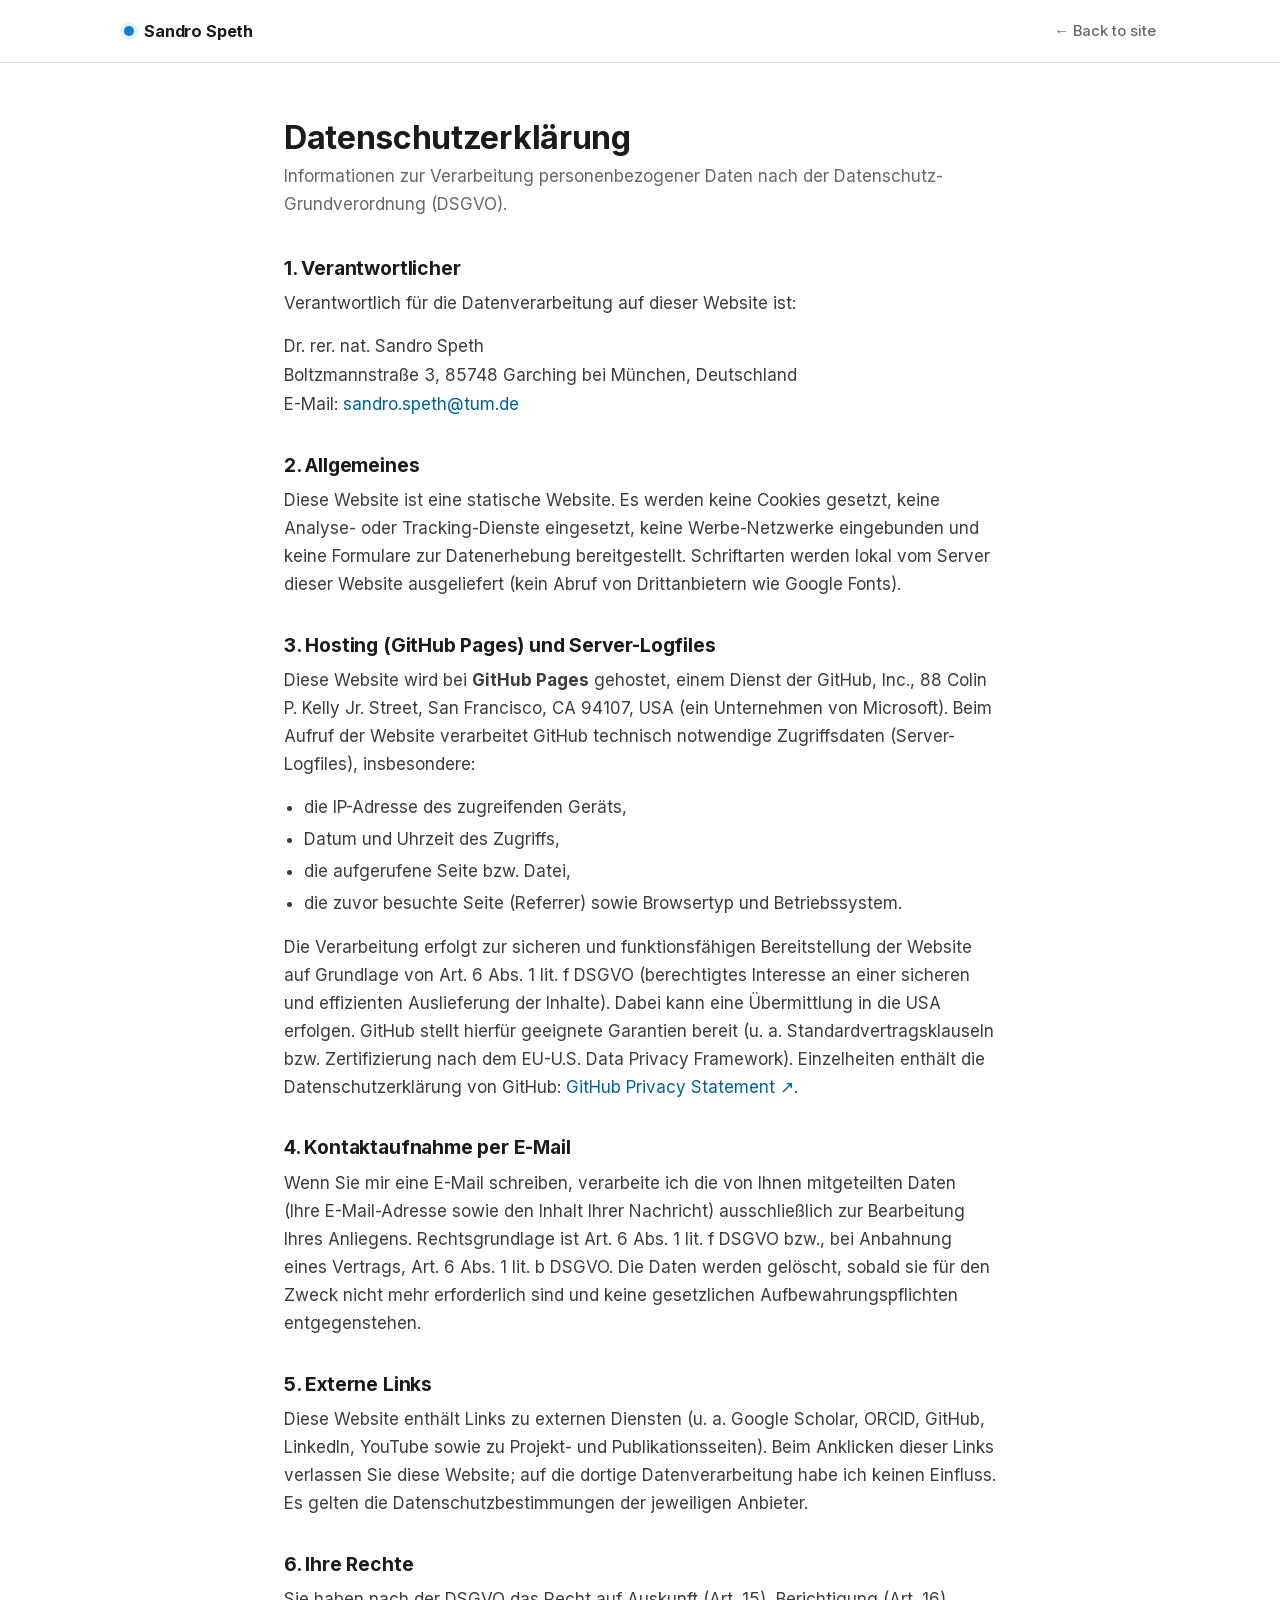
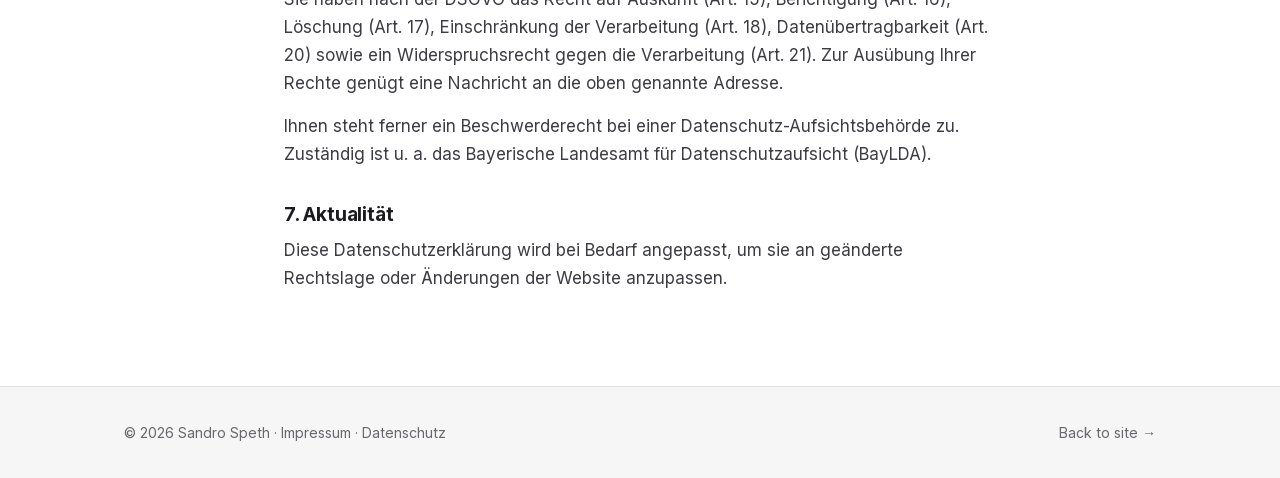
==== datenschutz.html @ 28c5924e "Self-host fonts; add Impressum and Datenschutz pages - Self-host Inter (400/500/600/700) and Newsrea" ====
<!DOCTYPE html>
<html lang="de">
<head>
  <meta charset="UTF-8" />
  <meta name="viewport" content="width=device-width, initial-scale=1.0" />
  <title>Datenschutzerklärung — Sandro Speth</title>
  <meta name="robots" content="noindex" />
  <link rel="icon" href="data:image/svg+xml,%3Csvg xmlns='http://www.w3.org/2000/svg' viewBox='0 0 32 32'%3E%3Crect width='32' height='32' rx='7' fill='%230083cc'/%3E%3Ctext x='16' y='22' font-family='Georgia,serif' font-size='17' font-weight='700' fill='white' text-anchor='middle'%3ESS%3C/text%3E%3C/svg%3E" />
  <link rel="stylesheet" href="assets/css/fonts.css" />
  <link rel="stylesheet" href="assets/css/style.css" />
  <script>
    (function () {
      var s = localStorage.getItem("theme");
      var d = window.matchMedia("(prefers-color-scheme: dark)").matches;
      document.documentElement.setAttribute("data-theme", s || (d ? "dark" : "light"));
    })();
  </script>
</head>
<body>
  <nav class="nav legal-nav">
    <div class="nav-inner">
      <a class="nav-brand" href="index.html"><span class="dot"></span>Sandro Speth</a>
      <a class="back" href="index.html">← Back to site</a>
    </div>
  </nav>

  <main class="legal">
    <h1>Datenschutzerklärung</h1>
    <p class="lead">Informationen zur Verarbeitung personenbezogener Daten nach der
      Datenschutz-Grundverordnung (DSGVO).</p>

    <h2>1. Verantwortlicher</h2>
    <p>Verantwortlich für die Datenverarbeitung auf dieser Website ist:</p>
    <address>
      Dr. rer. nat. Sandro Speth<br />
      Boltzmannstraße 3, 85748 Garching bei München, Deutschland<br />
      E-Mail:
      <a class="js-email" data-u="sandro.speth" data-d="tum.de" href="#" rel="nofollow"><span class="email-text">sandro.speth(at)tum.de</span></a>
    </address>

    <h2>2. Allgemeines</h2>
    <p>Diese Website ist eine statische Website. Es werden keine Cookies gesetzt, keine
      Analyse- oder Tracking-Dienste eingesetzt, keine Werbe-Netzwerke eingebunden und
      keine Formulare zur Datenerhebung bereitgestellt. Schriftarten werden lokal vom
      Server dieser Website ausgeliefert (kein Abruf von Drittanbietern wie Google Fonts).</p>

    <h2>3. Hosting (GitHub Pages) und Server-Logfiles</h2>
    <p>Diese Website wird bei <strong>GitHub Pages</strong> gehostet, einem Dienst der
      GitHub, Inc., 88 Colin P. Kelly Jr. Street, San Francisco, CA 94107, USA
      (ein Unternehmen von Microsoft). Beim Aufruf der Website verarbeitet GitHub
      technisch notwendige Zugriffsdaten (Server-Logfiles), insbesondere:</p>
    <ul>
      <li>die IP-Adresse des zugreifenden Geräts,</li>
      <li>Datum und Uhrzeit des Zugriffs,</li>
      <li>die aufgerufene Seite bzw. Datei,</li>
      <li>die zuvor besuchte Seite (Referrer) sowie Browsertyp und Betriebssystem.</li>
    </ul>
    <p>Die Verarbeitung erfolgt zur sicheren und funktionsfähigen Bereitstellung der
      Website auf Grundlage von Art. 6 Abs. 1 lit. f DSGVO (berechtigtes Interesse an
      einer sicheren und effizienten Auslieferung der Inhalte). Dabei kann eine
      Übermittlung in die USA erfolgen. GitHub stellt hierfür geeignete Garantien bereit
      (u. a. Standardvertragsklauseln bzw. Zertifizierung nach dem EU-U.S. Data Privacy
      Framework). Einzelheiten enthält die Datenschutzerklärung von GitHub:
      <a href="https://docs.github.com/en/site-policy/privacy-policies/github-general-privacy-statement" target="_blank" rel="noopener">GitHub Privacy Statement ↗</a>.</p>

    <h2>4. Kontaktaufnahme per E-Mail</h2>
    <p>Wenn Sie mir eine E-Mail schreiben, verarbeite ich die von Ihnen mitgeteilten Daten
      (Ihre E-Mail-Adresse sowie den Inhalt Ihrer Nachricht) ausschließlich zur
      Bearbeitung Ihres Anliegens. Rechtsgrundlage ist Art. 6 Abs. 1 lit. f DSGVO bzw.,
      bei Anbahnung eines Vertrags, Art. 6 Abs. 1 lit. b DSGVO. Die Daten werden gelöscht,
      sobald sie für den Zweck nicht mehr erforderlich sind und keine gesetzlichen
      Aufbewahrungspflichten entgegenstehen.</p>

    <h2>5. Externe Links</h2>
    <p>Diese Website enthält Links zu externen Diensten (u. a. Google Scholar, ORCID,
      GitHub, LinkedIn, YouTube sowie zu Projekt- und Publikationsseiten). Beim Anklicken
      dieser Links verlassen Sie diese Website; auf die dortige Datenverarbeitung habe ich
      keinen Einfluss. Es gelten die Datenschutzbestimmungen der jeweiligen Anbieter.</p>

    <h2>6. Ihre Rechte</h2>
    <p>Sie haben nach der DSGVO das Recht auf Auskunft (Art. 15), Berichtigung (Art. 16),
      Löschung (Art. 17), Einschränkung der Verarbeitung (Art. 18), Datenübertragbarkeit
      (Art. 20) sowie ein Widerspruchsrecht gegen die Verarbeitung (Art. 21). Zur
      Ausübung Ihrer Rechte genügt eine Nachricht an die oben genannte Adresse.</p>
    <p>Ihnen steht ferner ein Beschwerderecht bei einer Datenschutz-Aufsichtsbehörde zu.
      Zuständig ist u. a. das Bayerische Landesamt für Datenschutzaufsicht (BayLDA).</p>

    <h2>7. Aktualität</h2>
    <p>Diese Datenschutzerklärung wird bei Bedarf angepasst, um sie an geänderte
      Rechtslage oder Änderungen der Website anzupassen.</p>
  </main>

  <footer>
    <div class="wrap footer-inner">
      <div>© <span id="footer-year">2026</span> Sandro Speth ·
        <a href="impressum.html">Impressum</a> ·
        <a href="datenschutz.html">Datenschutz</a></div>
      <div><a href="index.html">Back to site →</a></div>
    </div>
  </footer>

  <script>
    document.querySelectorAll("a.js-email").forEach(function (a) {
      var u = a.getAttribute("data-u"), d = a.getAttribute("data-d");
      if (!u || !d) return;
      var addr = u + "@" + d;
      a.setAttribute("href", "mailto:" + addr);
      var t = a.querySelector(".email-text");
      if (t) t.textContent = addr;
      a.removeAttribute("data-u"); a.removeAttribute("data-d");
    });
    document.getElementById("footer-year").textContent = new Date().getFullYear();
  </script>
</body>
</html>
---- assets/css/fonts.css ----
/* Self-hosted fonts — no external (Google) requests, GDPR-friendly.
   latin subset only; regenerate via the script in commit history. */

/* Inter 400 normal */
@font-face {
  font-family: 'Inter';
  font-style: normal;
  font-weight: 400;
  font-display: swap;
  src: url(../fonts/inter-400-normal-latin.woff2) format('woff2');
  unicode-range: U+0000-00FF, U+0131, U+0152-0153, U+02BB-02BC, U+02C6, U+02DA, U+02DC, U+0304, U+0308, U+0329, U+2000-206F, U+20AC, U+2122, U+2191, U+2193, U+2212, U+2215, U+FEFF, U+FFFD;
}

/* Inter 500 normal */
@font-face {
  font-family: 'Inter';
  font-style: normal;
  font-weight: 500;
  font-display: swap;
  src: url(../fonts/inter-500-normal-latin.woff2) format('woff2');
  unicode-range: U+0000-00FF, U+0131, U+0152-0153, U+02BB-02BC, U+02C6, U+02DA, U+02DC, U+0304, U+0308, U+0329, U+2000-206F, U+20AC, U+2122, U+2191, U+2193, U+2212, U+2215, U+FEFF, U+FFFD;
}

/* Inter 600 normal */
@font-face {
  font-family: 'Inter';
  font-style: normal;
  font-weight: 600;
  font-display: swap;
  src: url(../fonts/inter-600-normal-latin.woff2) format('woff2');
  unicode-range: U+0000-00FF, U+0131, U+0152-0153, U+02BB-02BC, U+02C6, U+02DA, U+02DC, U+0304, U+0308, U+0329, U+2000-206F, U+20AC, U+2122, U+2191, U+2193, U+2212, U+2215, U+FEFF, U+FFFD;
}

/* Inter 700 normal */
@font-face {
  font-family: 'Inter';
  font-style: normal;
  font-weight: 700;
  font-display: swap;
  src: url(../fonts/inter-700-normal-latin.woff2) format('woff2');
  unicode-range: U+0000-00FF, U+0131, U+0152-0153, U+02BB-02BC, U+02C6, U+02DA, U+02DC, U+0304, U+0308, U+0329, U+2000-206F, U+20AC, U+2122, U+2191, U+2193, U+2212, U+2215, U+FEFF, U+FFFD;
}

/* Newsreader 600 normal */
@font-face {
  font-family: 'Newsreader';
  font-style: normal;
  font-weight: 600;
  font-display: swap;
  src: url(../fonts/newsreader-600-normal-latin.woff2) format('woff2');
  unicode-range: U+0000-00FF, U+0131, U+0152-0153, U+02BB-02BC, U+02C6, U+02DA, U+02DC, U+0304, U+0308, U+0329, U+2000-206F, U+20AC, U+2122, U+2191, U+2193, U+2212, U+2215, U+FEFF, U+FFFD;
}
---- assets/css/style.css ----
/* =========================================================================
   Sandro Speth — personal academic website
   Design system + layout. No build step, no external dependencies.
   ========================================================================= */

/* ---- Design tokens ---------------------------------------------------- */
:root {
  /* Gropius blue: vivid #0083cc for graphics/buttons, #00639b for accessible text */
  --accent: #0083cc;
  --accent-strong: #00639b;
  --accent-soft: rgba(0, 131, 204, 0.10);
  --accent-ring: rgba(0, 131, 204, 0.28);

  --bg: #ffffff;
  --bg-alt: #f6f6f7;
  --surface: #ffffff;
  --surface-2: #ececee;
  --text: #3c3c43;
  --text-muted: #67676c;
  --heading: #1b1b1f;
  --border: #e2e2e3;
  --shadow: 0 1px 2px rgba(16, 24, 40, 0.04), 0 8px 24px rgba(16, 24, 40, 0.06);
  --shadow-sm: 0 1px 2px rgba(16, 24, 40, 0.05);

  --maxw: 1080px;
  --radius: 14px;
  --radius-sm: 9px;

  --font-sans: "Inter", -apple-system, BlinkMacSystemFont, "Segoe UI", Roboto,
    Helvetica, Arial, sans-serif;
  --font-serif: "Newsreader", Georgia, "Times New Roman", serif;
}

:root[data-theme="dark"] {
  /* Gropius dark: bright sky-blue accent on near-black surfaces */
  --accent: #7cd0ff;
  --accent-strong: #9bdbff;
  --accent-soft: rgba(0, 131, 204, 0.24);
  --accent-ring: rgba(124, 208, 255, 0.30);

  --bg: #1b1b1f;
  --bg-alt: #161618;
  --surface: #202127;
  --surface-2: #2a2a31;
  --text: #dfdfd6;
  --text-muted: #98989f;
  --heading: #f4f4ee;
  --border: #3c3f44;
  --shadow: 0 1px 2px rgba(0, 0, 0, 0.32), 0 12px 32px rgba(0, 0, 0, 0.44);
  --shadow-sm: 0 1px 2px rgba(0, 0, 0, 0.36);
}

* { box-sizing: border-box; }

html { scroll-behavior: smooth; scroll-padding-top: 84px; }

@media (prefers-reduced-motion: reduce) {
  html { scroll-behavior: auto; }
  * { animation: none !important; transition: none !important; }
}

body {
  margin: 0;
  font-family: var(--font-sans);
  font-size: 17px;
  line-height: 1.65;
  color: var(--text);
  background: var(--bg);
  -webkit-font-smoothing: antialiased;
  text-rendering: optimizeLegibility;
}

/* ---- Typography ------------------------------------------------------- */
h1, h2, h3, h4 { color: var(--heading); line-height: 1.2; font-weight: 650; }
h2 { font-size: 1.7rem; letter-spacing: -0.01em; margin: 0 0 0.4rem; }
h3 { font-size: 1.15rem; margin: 0 0 0.3rem; }
p { margin: 0 0 1rem; }
a { color: var(--accent-strong); text-decoration: none; }
a:hover { text-decoration: underline; }

.section-eyebrow {
  display: inline-block;
  font-size: 0.78rem;
  font-weight: 650;
  letter-spacing: 0.09em;
  text-transform: uppercase;
  color: var(--accent-strong);
  margin-bottom: 0.6rem;
}

/* ---- Layout ----------------------------------------------------------- */
.wrap { width: 100%; max-width: var(--maxw); margin: 0 auto; padding: 0 24px; }

section { padding: 74px 0; border-top: 1px solid var(--border); }
section:first-of-type { border-top: none; }
.section-head { margin-bottom: 2.2rem; max-width: 640px; }
.section-head p { color: var(--text-muted); margin: 0; }

.alt-bg { background: var(--bg-alt); }

/* ---- Navigation ------------------------------------------------------- */
.nav {
  position: sticky; top: 0; z-index: 50;
  backdrop-filter: saturate(1.4) blur(12px);
  background: color-mix(in srgb, var(--bg) 82%, transparent);
  border-bottom: 1px solid var(--border);
}
.nav-inner {
  max-width: var(--maxw); margin: 0 auto; padding: 0 24px;
  height: 62px; display: flex; align-items: center; gap: 20px;
}
.nav-brand {
  font-weight: 700; color: var(--heading); font-size: 1.02rem;
  letter-spacing: -0.01em; margin-right: auto; display: flex; align-items: center; gap: 10px;
}
.nav-brand .dot { width: 10px; height: 10px; border-radius: 50%;
  background: var(--accent); box-shadow: 0 0 0 4px var(--accent-soft); }
.nav-links { display: flex; gap: 4px; align-items: center; }
.nav-links a {
  color: var(--text-muted); font-size: 0.93rem; font-weight: 500;
  padding: 8px 12px; border-radius: 8px; transition: color .15s, background .15s;
}
.nav-links a:hover { color: var(--heading); background: var(--surface-2); text-decoration: none; }
.theme-toggle {
  border: 1px solid var(--border); background: var(--surface);
  color: var(--text-muted); width: 38px; height: 38px; border-radius: 9px;
  cursor: pointer; display: grid; place-items: center; transition: all .15s;
}
.theme-toggle:hover { color: var(--heading); border-color: var(--accent-ring); }
.theme-toggle svg { width: 18px; height: 18px; }
.nav-burger { display: none; border: 1px solid var(--border); background: var(--surface);
  color: var(--heading); width: 38px; height: 38px; border-radius: 9px; cursor: pointer; }

/* ---- Hero ------------------------------------------------------------- */
.hero { padding: 68px 0 60px; border-top: none; }
.hero-grid {
  display: grid; grid-template-columns: 1fr 300px; gap: 56px; align-items: center;
}
.hero h1 {
  font-size: 2.9rem; letter-spacing: -0.02em; margin: 0 0 0.5rem; font-weight: 700;
}
.hero .role { font-size: 1.2rem; color: var(--text); margin: 0 0 0.2rem; font-weight: 550; }
.hero .affil { color: var(--text-muted); margin: 0 0 1.4rem; }
.hero .lead { font-size: 1.06rem; color: var(--text-muted); max-width: 52ch; margin-bottom: 1.6rem; }
.hero .lead strong { color: var(--text); font-weight: 600; }

.tag-row { display: flex; flex-wrap: wrap; gap: 8px; margin-bottom: 1.7rem; }
.pill {
  font-size: 0.82rem; font-weight: 550; color: var(--accent-strong);
  background: var(--accent-soft); border: 1px solid var(--accent-ring);
  padding: 4px 12px; border-radius: 999px;
}

.hero-photo {
  position: relative; width: 100%; aspect-ratio: 1; border-radius: 20px;
  overflow: hidden; box-shadow: var(--shadow); border: 1px solid var(--border);
}
.hero-photo img { width: 100%; height: 100%; object-fit: cover; display: block; }
.hero-photo::after {
  content: ""; position: absolute; inset: 0;
  box-shadow: inset 0 0 0 1px rgba(255,255,255,0.06);
  border-radius: 20px; pointer-events: none;
}

/* ---- Social links ----------------------------------------------------- */
.socials { display: flex; flex-wrap: wrap; gap: 8px; }
.socials a {
  display: inline-flex; align-items: center; gap: 7px;
  font-size: 0.86rem; font-weight: 500; color: var(--text-muted);
  border: 1px solid var(--border); background: var(--surface);
  padding: 7px 13px; border-radius: 9px; transition: all .15s;
}
.socials a:hover { color: var(--heading); border-color: var(--accent-ring);
  background: var(--accent-soft); text-decoration: none; transform: translateY(-1px); }
.socials svg { width: 16px; height: 16px; flex: none; }

/* ---- Stat strip ------------------------------------------------------- */
.stats {
  display: grid; grid-template-columns: repeat(5, 1fr); gap: 16px;
  margin-top: 46px;
}
/* Below wide desktop, wrap the stat tiles to a 2-col grid (doctorate full-width) */
@media (max-width: 1000px) {
  .stats { grid-template-columns: repeat(2, 1fr); }
  .stat.stat-text { grid-column: 1 / -1; }
}
.stat {
  background: var(--surface); border: 1px solid var(--border);
  border-radius: var(--radius); padding: 22px 20px; box-shadow: var(--shadow-sm);
}
.stat .num { font-size: 2rem; font-weight: 700; color: var(--heading); letter-spacing: -0.02em; }
.stat .num span { font-size: 1rem; color: var(--accent-strong); vertical-align: super; }
.stat .label { font-size: 0.85rem; color: var(--text-muted); margin-top: 2px; }
.stat .label em { font-style: italic; color: var(--accent-strong); font-weight: 600; }
.stat .sub { font-size: 0.74rem; color: var(--text-muted); opacity: .8; margin-top: 6px; }
.stat .sub a { font-weight: 600; }
.stat.stat-text .num { font-size: 1.35rem; line-height: 1.25; margin-bottom: 2px; }

/* ---- Cards / research ------------------------------------------------- */
.card-grid { display: grid; grid-template-columns: repeat(2, 1fr); gap: 20px; }
.card {
  background: var(--surface); border: 1px solid var(--border);
  border-radius: var(--radius); padding: 26px 26px 24px; box-shadow: var(--shadow-sm);
  transition: border-color .15s, transform .15s, box-shadow .15s;
}
.card:hover { border-color: var(--accent-ring); transform: translateY(-2px); box-shadow: var(--shadow); }
.card .ico {
  width: 42px; height: 42px; border-radius: 11px; display: grid; place-items: center;
  background: var(--accent-soft); color: var(--accent); margin-bottom: 14px;
}
.card .ico svg { width: 22px; height: 22px; }
.card p { color: var(--text-muted); margin: 0; font-size: 0.96rem; }

/* ---- News ------------------------------------------------------------- */
.news-list { display: flex; flex-direction: column; gap: 2px; max-width: 780px; }
.news-item {
  display: grid; grid-template-columns: 130px 1fr; gap: 20px;
  padding: 18px 0; border-bottom: 1px solid var(--border);
}
.news-item:last-child { border-bottom: none; }
.news-date { color: var(--accent-strong); font-weight: 600; font-size: 0.86rem; padding-top: 2px; }
.news-body { color: var(--text); font-size: 0.98rem; }
.news-body .tag {
  display: inline-block; font-size: 0.72rem; font-weight: 600; text-transform: uppercase;
  letter-spacing: 0.05em; color: var(--text-muted); background: var(--surface-2);
  border: 1px solid var(--border); padding: 1px 8px; border-radius: 6px; margin-right: 8px;
}

/* ---- Publications ----------------------------------------------------- */
.pub-toolbar {
  display: flex; flex-wrap: wrap; gap: 10px; align-items: center;
  margin-bottom: 26px;
}
.pub-search {
  flex: 1; min-width: 220px; position: relative;
}
.pub-search input {
  width: 100%; padding: 10px 14px 10px 38px; font-size: 0.92rem; font-family: inherit;
  color: var(--text); background: var(--surface); border: 1px solid var(--border);
  border-radius: 10px; transition: border-color .15s;
}
.pub-search input:focus { outline: none; border-color: var(--accent); box-shadow: 0 0 0 3px var(--accent-soft); }
.pub-search svg { position: absolute; left: 12px; top: 50%; transform: translateY(-50%);
  width: 16px; height: 16px; color: var(--text-muted); }

.filters { display: flex; flex-wrap: wrap; gap: 7px; }
.filter-btn {
  font-size: 0.83rem; font-weight: 500; font-family: inherit; cursor: pointer;
  color: var(--text-muted); background: var(--surface); border: 1px solid var(--border);
  padding: 7px 13px; border-radius: 999px; transition: all .15s;
}
.filter-btn:hover { color: var(--heading); border-color: var(--accent-ring); }
.filter-btn.active { color: #fff; background: var(--accent); border-color: var(--accent); }
:root[data-theme="dark"] .filter-btn.active { color: #1b1b1f; }

.pub-year-group { margin-bottom: 30px; }
.pub-year {
  font-family: var(--font-serif); font-size: 1.5rem; font-weight: 600; color: var(--heading);
  padding-bottom: 8px; margin-bottom: 12px; border-bottom: 2px solid var(--border);
}
.pub {
  display: flex; gap: 16px; padding: 15px 0; border-bottom: 1px solid var(--border);
}
.pub:last-child { border-bottom: none; }
.pub-mark {
  flex: none; width: 4px; border-radius: 3px; background: var(--border);
}
.pub.is-first .pub-mark { background: var(--accent); }
.pub-content { flex: 1; }
.pub-title { font-weight: 600; color: var(--heading); font-size: 1rem; line-height: 1.4; }
.pub-authors { font-size: 0.9rem; color: var(--text-muted); margin-top: 3px; }
.pub-authors strong { color: var(--text); font-weight: 650; }
.pub-meta { font-size: 0.86rem; color: var(--text-muted); margin-top: 5px; display: flex;
  flex-wrap: wrap; gap: 8px; align-items: center; }
.pub-venue { font-style: italic; }
.badge {
  font-size: 0.68rem; font-weight: 650; text-transform: uppercase; letter-spacing: 0.04em;
  padding: 1px 7px; border-radius: 5px; border: 1px solid var(--border); color: var(--text-muted);
}
.badge.journal { color: var(--accent-strong); border-color: var(--accent-ring); background: var(--accent-soft); }
.badge.first { color: #b26a00; border-color: rgba(178,106,0,.3); background: rgba(178,106,0,.08); }
:root[data-theme="dark"] .badge.first { color: #f0b866; border-color: rgba(240,184,102,.3); background: rgba(240,184,102,.10); }
.badge.note { color: #a3423b; border-color: rgba(163,66,59,.3); background: rgba(163,66,59,.07); }
:root[data-theme="dark"] .badge.note { color: #ef9a94; }
.pub-links a { font-size: 0.85rem; font-weight: 550; }
.pub-empty { color: var(--text-muted); padding: 30px 0; text-align: center; }

/* BibTeX toggle + panel */
.bib-btn {
  font-family: inherit; font-size: 0.85rem; font-weight: 550; cursor: pointer;
  color: var(--accent-strong); background: none; border: none; padding: 0;
}
.bib-btn:hover { text-decoration: underline; }
.bib-btn.active { color: var(--heading); }
.bibtex-box { margin-top: 12px; }
.bibtex-box pre {
  margin: 0; padding: 14px 16px; background: var(--surface-2);
  border: 1px solid var(--border); border-radius: var(--radius-sm);
  font-family: "SFMono-Regular", ui-monospace, Menlo, Consolas, monospace;
  font-size: 0.8rem; line-height: 1.55; color: var(--text);
  overflow-x: auto; white-space: pre;
}
.bibtex-actions { display: flex; gap: 8px; margin-top: 8px; }
.mini-btn {
  font-family: inherit; font-size: 0.78rem; font-weight: 550; cursor: pointer;
  color: var(--text-muted); background: var(--surface); border: 1px solid var(--border);
  padding: 5px 12px; border-radius: 7px; transition: all .15s; text-decoration: none;
}
.mini-btn:hover { color: var(--heading); border-color: var(--accent-ring);
  background: var(--accent-soft); text-decoration: none; }

/* ---- Teaching / service lists ---------------------------------------- */
.two-col { display: grid; grid-template-columns: 1fr 1fr; gap: 44px; }
.list-block h3 { margin-bottom: 14px; }
.tick-list { list-style: none; padding: 0; margin: 0; }
.tick-list li {
  position: relative; padding: 7px 0 7px 26px; color: var(--text);
  font-size: 0.96rem; border-bottom: 1px solid var(--border);
}
.tick-list li:last-child { border-bottom: none; }
.tick-list li::before {
  content: ""; position: absolute; left: 4px; top: 15px; width: 7px; height: 7px;
  border-radius: 50%; background: var(--accent);
}
.tick-list li .muted { color: var(--text-muted); font-size: 0.88rem; }

/* Timeline (experience & education) */
.timeline { display: flex; flex-direction: column; }
.tl-item {
  display: grid; grid-template-columns: 108px 1fr; gap: 16px;
  padding: 13px 0; border-bottom: 1px solid var(--border);
}
.tl-item:last-child { border-bottom: none; }
.tl-date { color: var(--accent-strong); font-weight: 600; font-size: 0.85rem; padding-top: 1px; }
.tl-role { color: var(--heading); font-weight: 600; font-size: 0.98rem; }
.tl-role em { font-style: italic; color: var(--accent-strong); font-weight: 600; }
.tl-place { color: var(--text-muted); font-size: 0.9rem; margin-top: 1px; }
@media (max-width: 560px) {
  .tl-item { grid-template-columns: 1fr; gap: 3px; }
  .tl-date { padding-top: 0; }
}

.project-grid { display: grid; grid-template-columns: repeat(2, 1fr); gap: 18px; }
.project {
  display: block; text-decoration: none; color: inherit;
  background: var(--surface); border: 1px solid var(--border); border-radius: var(--radius);
  padding: 22px; box-shadow: var(--shadow-sm); transition: all .15s;
}
.project:hover {
  border-color: var(--accent-ring); transform: translateY(-2px);
  box-shadow: var(--shadow); text-decoration: none;
}
.project h3 { display: flex; align-items: center; gap: 8px; color: var(--heading); }
.project:hover h3 { color: var(--accent-strong); }
.project .meta { font-size: 0.8rem; color: var(--accent-strong); font-weight: 600; text-transform: uppercase;
  letter-spacing: 0.05em; margin-bottom: 8px; }
.project p { font-size: 0.92rem; color: var(--text-muted); margin: 0; }

/* ---- Contact ---------------------------------------------------------- */
.contact-grid { display: grid; grid-template-columns: 1.1fr 1fr; gap: 44px; align-items: start; }
.contact-card {
  background: var(--surface); border: 1px solid var(--border); border-radius: var(--radius);
  padding: 28px; box-shadow: var(--shadow-sm);
}
.contact-row { display: flex; gap: 14px; padding: 12px 0; border-bottom: 1px solid var(--border); }
.contact-row:last-child { border-bottom: none; }
.contact-row .ci { flex: none; width: 34px; height: 34px; border-radius: 9px; display: grid;
  place-items: center; background: var(--accent-soft); color: var(--accent); }
.contact-row .ci svg { width: 17px; height: 17px; }
.contact-row .k { font-size: 0.78rem; color: var(--text-muted); text-transform: uppercase; letter-spacing: 0.04em; }
.contact-row .v { color: var(--text); font-size: 0.95rem; }

/* ---- Footer ----------------------------------------------------------- */
footer {
  border-top: 1px solid var(--border); padding: 34px 0; color: var(--text-muted);
  font-size: 0.88rem; background: var(--bg-alt);
}
.footer-inner { display: flex; justify-content: space-between; align-items: center; gap: 20px; flex-wrap: wrap; }
.footer-inner a { color: var(--text-muted); }
.footer-inner a:hover { color: var(--accent-strong); }

/* ---- Legal pages (Impressum / Datenschutz) --------------------------- */
.legal-nav { border-bottom: 1px solid var(--border); }
.legal-nav .nav-inner { justify-content: space-between; }
.legal-nav a.back { color: var(--text-muted); font-size: 0.93rem; font-weight: 500; display: inline-flex; gap: 6px; }
.legal-nav a.back:hover { color: var(--heading); text-decoration: none; }
.legal { max-width: 760px; margin: 0 auto; padding: 56px 24px 80px; }
.legal h1 { font-size: 2rem; letter-spacing: -0.01em; margin: 0 0 0.3rem; }
.legal .lead { color: var(--text-muted); margin: 0 0 2.4rem; }
.legal h2 { font-size: 1.2rem; margin: 2.2rem 0 0.6rem; }
.legal p { margin: 0 0 0.9rem; }
.legal address { font-style: normal; line-height: 1.7; }
.legal ul { padding-left: 20px; margin: 0 0 1rem; }
.legal li { margin-bottom: 4px; }
.legal .muted { color: var(--text-muted); }
.legal .note {
  background: var(--surface-2); border: 1px solid var(--border);
  border-radius: var(--radius-sm); padding: 14px 16px; font-size: 0.92rem;
  color: var(--text-muted); margin: 1.4rem 0;
}

/* ---- Responsive ------------------------------------------------------- */
/* Collapse the nav to a burger menu before the links crowd the brand. */
@media (max-width: 1000px) {
  .nav-links { display: none; }
  .nav-links.open {
    display: flex; position: absolute; top: 62px; left: 0; right: 0; flex-direction: column;
    background: var(--bg); border-bottom: 1px solid var(--border); padding: 12px 24px; gap: 2px;
  }
  .nav-links.open a { padding: 10px 12px; }
  .nav-burger { display: grid; place-items: center; }
}
@media (max-width: 860px) {
  .hero-grid { grid-template-columns: 1fr; gap: 34px; }
  .hero-photo { max-width: 220px; order: -1; justify-self: center; }
  .hero h1 { font-size: 2.3rem; }
  .card-grid, .project-grid { grid-template-columns: 1fr; }
  .two-col, .contact-grid { grid-template-columns: 1fr; gap: 34px; }
}
@media (max-width: 560px) {
  body { font-size: 16px; }
  section { padding: 56px 0; }
  .news-item { grid-template-columns: 1fr; gap: 4px; }
  .news-date { padding-top: 0; }
  .hero h1 { font-size: 2rem; }
  .hero .lead { font-size: 1rem; }

  /* Numeric metrics as a compact 2×2 grid; doctorate spans full width below */
  .stats { grid-template-columns: repeat(2, 1fr); gap: 10px; margin-top: 34px; }
  .stat { padding: 14px 10px; text-align: center; }
  .stat .num { font-size: 1.55rem; }
  .stat .num span { font-size: 0.8rem; }
  .stat .label { font-size: 0.72rem; line-height: 1.28; margin-top: 3px; }
  .stat .sub { display: none; }
  .stat.stat-text {
    grid-column: 1 / -1; text-align: left; padding: 16px;
    display: flex; align-items: baseline; gap: 6px 10px; flex-wrap: wrap;
  }
  .stat.stat-text .num { font-size: 1.15rem; }
  .stat.stat-text .label { font-size: 0.88rem; margin-top: 0; }
  .stat.stat-text .sub { display: block; width: 100%; margin-top: 4px; }
  .pub { gap: 12px; }
}

@media (max-width: 360px) {
  .stat .num { font-size: 1.35rem; }
  .stat .label { font-size: 0.68rem; }
}
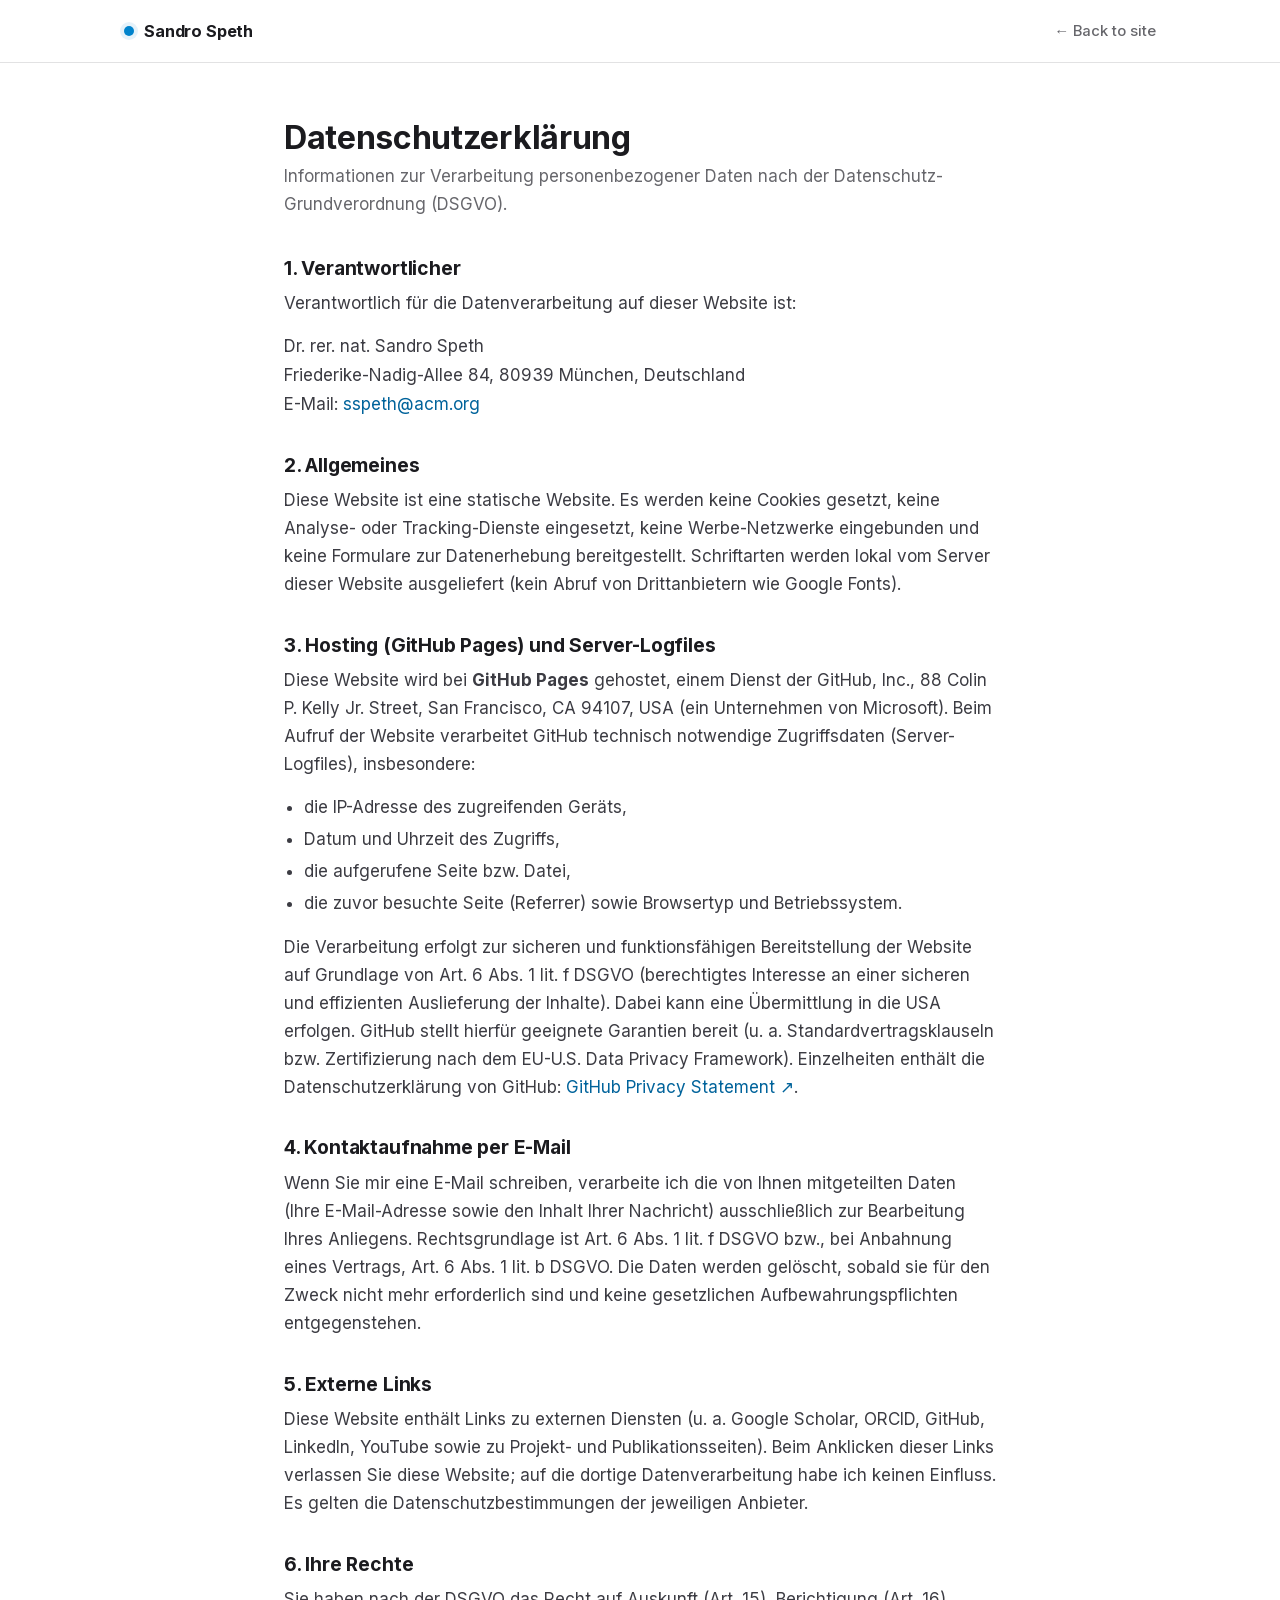
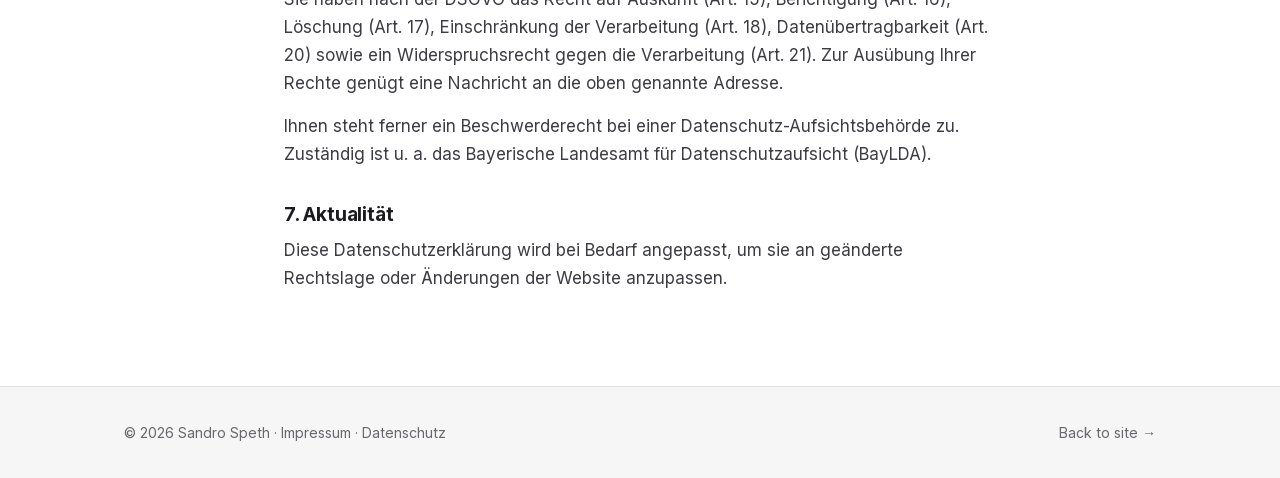
==== commit a49c1f40: "Update TUM affiliation and legal contact details - Experience: name the School of CIT instead of App" ====
--- a/datenschutz.html
+++ b/datenschutz.html
@@ -33,9 +33,9 @@
     <p>Verantwortlich für die Datenverarbeitung auf dieser Website ist:</p>
     <address>
       Dr. rer. nat. Sandro Speth<br />
-      Boltzmannstraße 3, 85748 Garching bei München, Deutschland<br />
+      Friederike-Nadig-Allee 84, 80939 München, Deutschland<br />
       E-Mail:
-      <a class="js-email" data-u="sandro.speth" data-d="tum.de" href="#" rel="nofollow"><span class="email-text">sandro.speth(at)tum.de</span></a>
+      <a class="js-email" data-u="sspeth" data-d="acm.org" href="#" rel="nofollow"><span class="email-text">sspeth(at)acm.org</span></a>
     </address>
 
     <h2>2. Allgemeines</h2>
